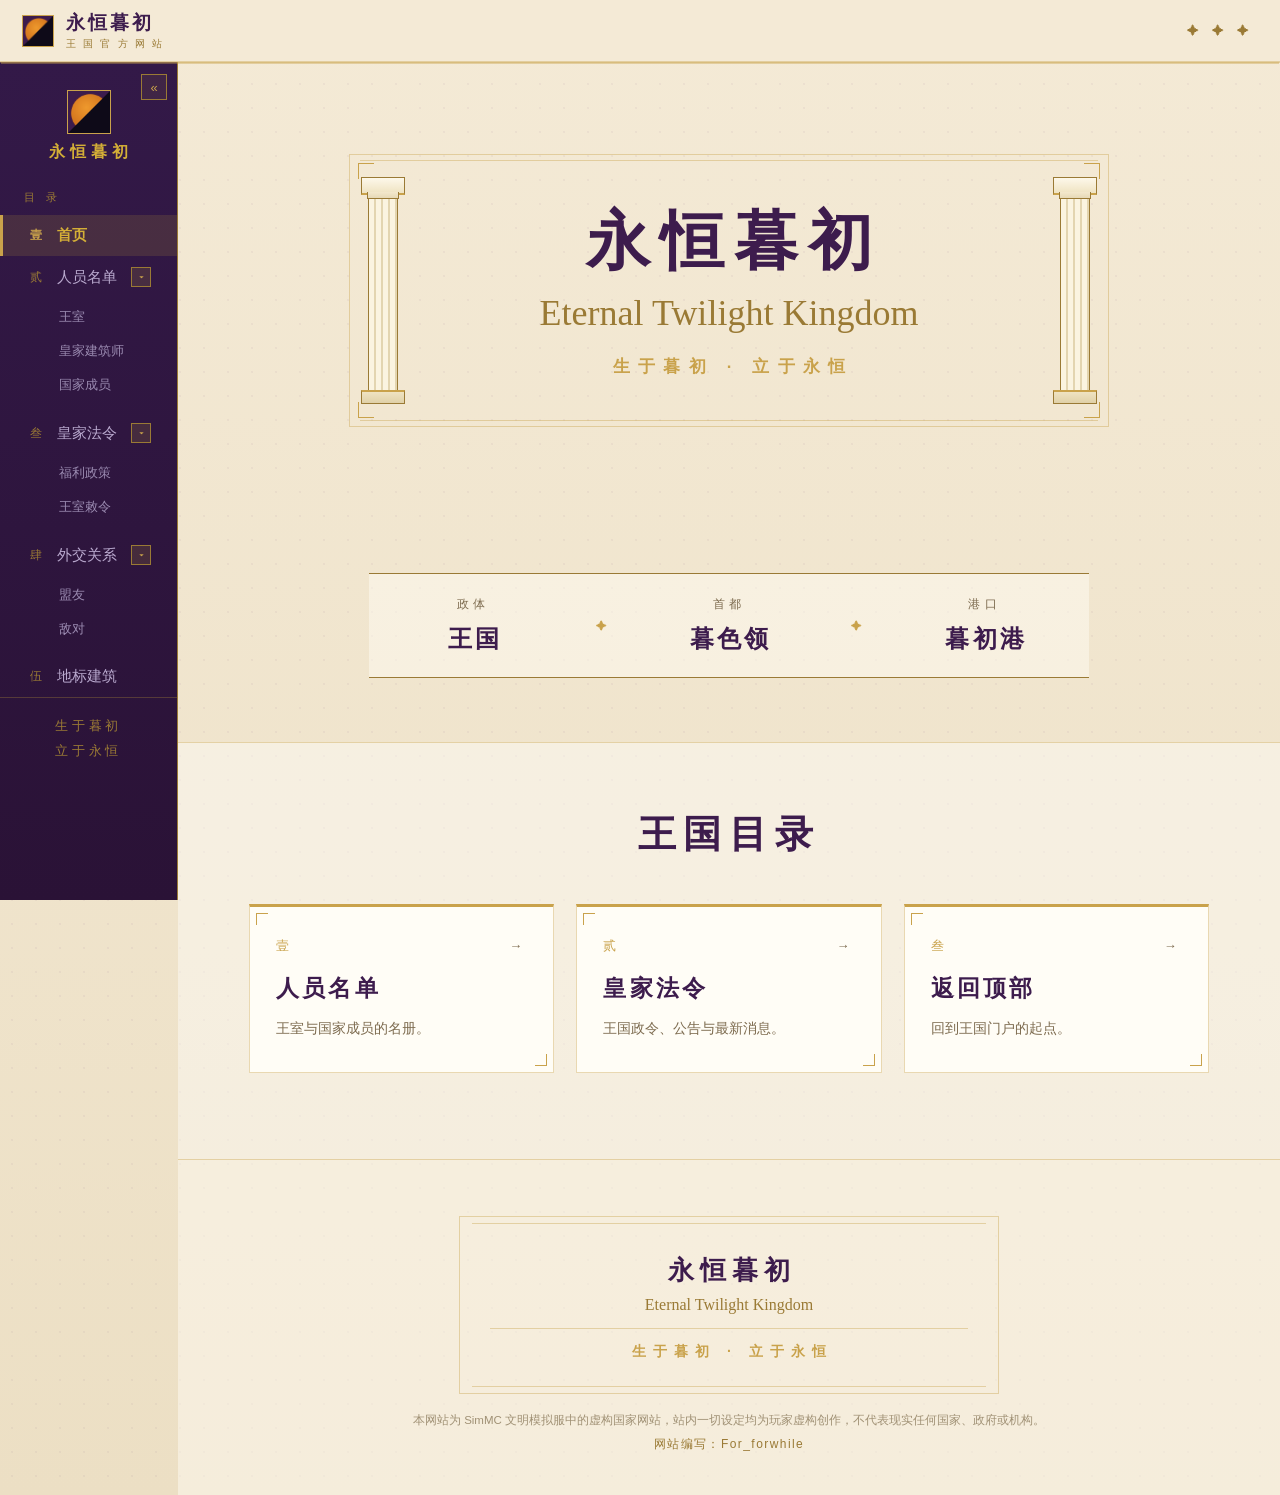
==== index.html @ c5be6550 "Add files via upload" ====
<!DOCTYPE html>
<html lang="zh-CN">
<head>
<meta charset="UTF-8">
<title>永恒暮初王国 · 官方网站</title>
<link rel="stylesheet" href="style.css">
<style>
  /* ===== 首页私有：Hero 门廊 ===== */
  .hero { position: relative; padding: 92px 24px 88px; text-align: center; }
  .hero-frame {
    max-width: 760px; margin: 0 auto;
    border: 1px solid var(--line);
    position: relative;
    padding: 52px 76px 48px;
  }
  .hero-frame::before, .hero-frame::after {
    content: ""; position: absolute; left: 10px; right: 10px; height: 1px;
    background: var(--line);
  }
  .hero-frame::before { top: 5px; }
  .hero-frame::after { bottom: 5px; }
  .hero .corner { position: absolute; width: 16px; height: 16px; border-color: var(--gold); border-style: solid; }
  .hero .c-tl { top: 8px; left: 8px; border-width: 1.5px 0 0 1.5px; }
  .hero .c-tr { top: 8px; right: 8px; border-width: 1.5px 1.5px 0 0; }
  .hero .c-bl { bottom: 8px; left: 8px; border-width: 0 0 1.5px 1.5px; }
  .hero .c-br { bottom: 8px; right: 8px; border-width: 0 1.5px 1.5px 0; }

  .column { position: absolute; top: 22px; bottom: 22px; width: 34px; display: flex; flex-direction: column; align-items: center; }
  .col-l { left: 16px; }
  .col-r { right: 16px; }
  .column .cap {
    width: 44px; height: 18px;
    background: linear-gradient(180deg, #fdf8ea, #efe3c2);
    border: 1px solid var(--gold-dim);
    border-bottom: 2px solid var(--gold);
    position: relative;
  }
  .column .cap::before {
    content: ""; position: absolute; left: 50%; bottom: -6px; transform: translateX(-50%);
    width: 30px; height: 6px;
    background: linear-gradient(180deg, #f3e8cc, #e6d9b6);
    border: 1px solid var(--gold-dim);
    border-top: none;
  }
  .column .shaft {
    flex: 1; width: 30px;
    background: repeating-linear-gradient(90deg, #fbf4e0 0 5px, #e3d5b0 5px 7px);
    border-left: 1px solid var(--gold-dim);
    border-right: 1px solid var(--gold-dim);
  }
  .column .base {
    width: 44px; height: 14px;
    background: linear-gradient(180deg, #efe3c2, #e0d1a8);
    border: 1px solid var(--gold-dim);
    border-top: 2px solid var(--gold);
  }

  .hero h1 {
    font-family: "SimSun", "宋体", serif;
    font-size: clamp(44px, 5.6vw, 64px);
    font-weight: 900; line-height: 1.08; letter-spacing: .16em; padding-left: .16em;
    color: var(--accent);
  }
  .gothic-name {
    font-family: "Old English Text MT", "Blackadder ITC", "UnifrakturMaguntia", serif;
    font-size: clamp(26px, 3vw, 36px);
    color: var(--gold-dim);
    margin: 16px 0 0;
  }
  .hero-motto {
    margin: 22px 0 0;
    font-size: 16.5px; font-weight: 800;
    color: var(--gold);
    letter-spacing: .5em; padding-left: .5em;
  }

  /* ===== 首页私有：概况横幅 ===== */
  .overview { padding: 58px 40px 64px; }
  .info-strip {
    max-width: 720px; margin: 0 auto;
    border-top: 1px solid var(--gold-dim);
    border-bottom: 1px solid var(--gold-dim);
    display: flex; align-items: stretch; justify-content: center;
    background: rgba(255,253,246,.45);
  }
  .info-strip .cell { flex: 1; text-align: center; padding: 22px 14px; }
  .info-strip .cell span {
    display: block; font-size: 12px; color: var(--dim);
    letter-spacing: .35em; margin-bottom: 10px;
  }
  .info-strip .cell strong {
    font-family: "SimSun", "宋体", serif;
    font-size: 24px; font-weight: 900; color: var(--accent);
    letter-spacing: .14em; padding-left: .14em;
  }
  .info-strip .sep { display: flex; align-items: center; color: var(--gold); font-size: 11px; padding: 0 18px; }

  /* ===== 首页私有：目录三卡 ===== */
  .index { padding: 66px 40px 86px; border-top: 1px solid var(--line); background: rgba(255,255,255,.4); }
  .index h2 {
    font-family: "SimSun", "宋体", serif;
    text-align: center; font-size: clamp(28px, 3.4vw, 38px); font-weight: 900;
    color: var(--accent); letter-spacing: .2em; margin-bottom: 44px;
  }
  .index-grid { max-width: 960px; margin: 0 auto; display: grid; grid-template-columns: repeat(3, 1fr); gap: 22px; }
  .index-card {
    display: block;
    background: var(--panel);
    border: 1px solid var(--line);
    border-top: 3px solid var(--gold);
    padding: 30px 26px;
    position: relative;
    transition: transform .2s, box-shadow .2s;
  }
  .index-card::before, .index-card::after {
    content: ""; position: absolute; width: 11px; height: 11px;
    border-color: var(--gold); border-style: solid;
  }
  .index-card::before { top: 6px; left: 6px; border-width: 1.5px 0 0 1.5px; }
  .index-card::after { bottom: 6px; right: 6px; border-width: 0 1.5px 1.5px 0; }
  .index-card:hover { transform: translateY(-6px); box-shadow: 0 16px 34px rgba(61,28,77,.14); }
  .index-card:focus-visible { outline: 2px solid var(--gold); outline-offset: 3px; }
  .index-card .no {
    font-family: "SimSun", "宋体", serif;
    font-size: 13px; color: var(--gold); letter-spacing: .4em;
    display: flex; justify-content: space-between; align-items: center;
  }
  .index-card .no .arr { transition: transform .2s; color: var(--dim); }
  .index-card:hover .no .arr { transform: translateX(4px); color: var(--gold); }
  .index-card h3 { margin: 18px 0 12px; font-family: "SimSun", "宋体", serif; font-size: 23px; font-weight: 900; color: var(--accent); letter-spacing: .14em; }
  .index-card p { font-size: 13.5px; line-height: 1.9; color: var(--dim); }

  @media (max-width: 860px) {
    .index-grid { grid-template-columns: 1fr; }
    .hero { padding: 60px 16px 60px; }
    .hero-frame { padding: 44px 22px 40px; }
    .column { display: none; }
    .info-strip { flex-direction: column; }
    .info-strip .sep { padding: 4px 0; justify-content: center; }
  }
</style>
</head>
<body>

  
  <nav class="nav">
    <a class="brand" href="index.html">
      <span class="mark"></span>
      <span>
        <strong>永恒暮初</strong>
        <small>王 国 官 方 网 站</small>
      </span>
    </a>
    <span class="corner-mark">✦ ✦ ✦</span>
  </nav>

  <div class="layout">
    
    <aside class="side-dir">
      <button class="dir-toggle" id="dirToggle" type="button" aria-label="收起目录" title="收起目录">«</button>
      <div class="dir-inner">
        <div class="dir-logo"></div>
        <div class="dir-brand">永恒暮初</div>
        <div class="dir-title">目 录</div>
        <a class="dir-item active" href="index.html"><span class="d-no">壹</span>首页</a>
        <a class="dir-item" href="roster.html"><span class="d-no">贰</span>人员名单<span class="dir-caret" title="展开子分类">▾</span></a>
        <div class="dir-sub">
          <a href="roster.html#royal">王室</a>
          <a href="roster.html#architect">皇家建筑师</a>
          <a href="roster.html#citizens">国家成员</a>
        </div>
        <a class="dir-item" href="decrees.html"><span class="d-no">叁</span>皇家法令<span class="dir-caret" title="展开子分类">▾</span></a>
        <div class="dir-sub">
          <a href="decrees.html#welfare">福利政策</a>
          <a href="decrees.html#decrees">王室敕令</a>
        </div>
        <a class="dir-item" href="diplomacy.html"><span class="d-no">肆</span>外交关系<span class="dir-caret" title="展开子分类">▾</span></a>
        <div class="dir-sub">
          <a href="diplomacy.html#allies">盟友</a>
          <a href="diplomacy.html#enemies">敌对</a>
        </div>
        <a class="dir-item" href="landmarks.html"><span class="d-no">伍</span>地标建筑</a>
        <div class="dir-foot">生于暮初<br>立于永恒</div>
      </div>
    </aside>

    
    <div class="main-col">
      <main id="top">
        
        <section class="hero">
          <div class="hero-frame">
            <span class="corner c-tl"></span><span class="corner c-tr"></span>
            <span class="corner c-bl"></span><span class="corner c-br"></span>
            <div class="column col-l"><span class="cap"></span><span class="shaft"></span><span class="base"></span></div>
            <div class="column col-r"><span class="cap"></span><span class="shaft"></span><span class="base"></span></div>
            <h1>永恒暮初</h1>
            <p class="gothic-name">Eternal Twilight Kingdom</p>
            <p class="hero-motto">生于暮初 · 立于永恒</p>
          </div>
        </section>

        
        <section class="overview" id="overview">
          <div class="info-strip">
            <div class="cell"><span>政体</span><strong>王国</strong></div>
            <span class="sep">✦</span>
            <div class="cell"><span>首都</span><strong>暮色领</strong></div>
            <span class="sep">✦</span>
            <div class="cell"><span>港口</span><strong>暮初港</strong></div>
          </div>
        </section>

        
        <section class="index" id="index">
          <h2>王国目录</h2>
          <div class="index-grid">
            <a class="index-card" href="roster.html">
              <span class="no">壹 <span class="arr">→</span></span>
              <h3>人员名单</h3>
              <p>王室与国家成员的名册。</p>
            </a>
            <a class="index-card" href="decrees.html">
              <span class="no">贰 <span class="arr">→</span></span>
              <h3>皇家法令</h3>
              <p>王国政令、公告与最新消息。</p>
            </a>
            <a class="index-card" href="#top">
              <span class="no">叁 <span class="arr">→</span></span>
              <h3>返回顶部</h3>
              <p>回到王国门户的起点。</p>
            </a>
          </div>
        </section>
      </main>

      
      <footer>
        <div class="f-frame">
          <p class="f-brand">永恒暮初</p>
          <p class="f-gothic">Eternal Twilight Kingdom</p>
          <p class="f-motto">生于暮初 · 立于永恒</p>
        </div>
        <p class="f-disclaimer">
          本网站为 SimMC 文明模拟服中的虚构国家网站，站内一切设定均为玩家虚构创作，不代表现实任何国家、政府或机构。
        </p>
        <p class="f-credit">网站编写：For_forwhile</p>
      </footer>
    </div>
  </div>

  <script src="script.js"></script>
</body>
</html>
---- style.css ----
/* ============================================================
   永恒暮初王国 · 全站公共样式 style.css
   改这里 = 改全站（首页 / 人员名单 / 皇家法令）
   古典：暮紫 × 永恒金 × 羊皮纸
   ============================================================ */
:root {
  --bg:     #f4ead6;
  --bg-2:   #ecdfc4;
  --panel:  #fffdf6;
  --ink:    #3a2f23;
  --dim:    #7d6b4f;
  --accent: #3d1c4d;
  --gold:   #c9a24b;
  --gold-hi:#d4af37;
  --gold-dim:#9a7a35;
  --line:   rgba(201,162,75,.4);
  --footer-bg: #2a1236;
  --footer-text: #e8e0f0;
  --nav-h: 62px;
  --dir-w: 178px;
  --dir-w-min: 44px;
}

* { margin: 0; padding: 0; box-sizing: border-box; }
html { scroll-behavior: smooth; }
body {
  background:
    radial-gradient(rgba(91,44,111,.05) 1px, transparent 1px),
    linear-gradient(180deg, var(--bg), var(--bg-2));
  background-size: 24px 24px, auto;
  color: var(--ink);
  font-family: "Microsoft YaHei", "微软雅黑", sans-serif;
}
a { text-decoration: none; color: inherit; }

/* ===== 顶栏：通栏，logo 左上角 ===== */
.nav {
  position: sticky; top: 0; z-index: 70;
  height: var(--nav-h);
  display: flex; align-items: center; justify-content: space-between;
  padding: 0 26px 0 22px;
  background: rgba(244,234,214,.94);
  backdrop-filter: blur(6px);
  border-bottom: 1px solid var(--line);
  box-shadow: 0 3px 0 -1px var(--line), 0 1px 0 0 var(--line);
}
.brand { display: flex; align-items: center; gap: 12px; }
.brand .mark {
  width: 32px; height: 32px;
  background: linear-gradient(135deg, var(--gold-hi), var(--gold));
  display: grid; place-items: center;
  color: #fff; font-size: 16px; font-weight: 700; font-family: "SimSun", "宋体", serif;
}
.brand strong { font-size: 19px; font-weight: 800; color: var(--accent); letter-spacing: .16em; }
.brand small { display: block; font-size: 10px; color: var(--gold-dim); letter-spacing: .22em; margin-top: 1px; }
.nav .corner-mark { color: var(--gold-dim); font-size: 12px; letter-spacing: .4em; }

/* ===== 布局：侧栏 + 主栏 ===== */
.layout { display: flex; align-items: flex-start; min-height: calc(100vh - var(--nav-h)); }

/* ===== 左侧目录栏（可折叠） ===== */
.side-dir {
  position: sticky; top: var(--nav-h);
  width: var(--dir-w);
  height: calc(100vh - var(--nav-h));
  flex-shrink: 0;
  overflow: hidden;
  background: linear-gradient(180deg, #331948, var(--footer-bg));
  border-right: 1px solid var(--gold-dim);
  display: flex; flex-direction: column;
  padding: 26px 0 22px;
  transition: width .38s cubic-bezier(.4, 0, .2, 1);
}
.dir-toggle {
  position: absolute; top: 12px; right: 10px; z-index: 5;
  width: 26px; height: 26px;
  border: 1px solid var(--gold-dim);
  background: rgba(212,175,55,.08);
  color: var(--gold); font-size: 13px; line-height: 1;
  cursor: pointer;
  display: grid; place-items: center;
  transition: background .18s, color .18s;
}
.dir-toggle:hover { background: rgba(212,175,55,.22); color: var(--gold-hi); }
.dir-toggle:focus-visible { outline: 1px solid var(--gold); outline-offset: 1px; }
/* 国徽 logo：直接调用 PNG 图片（永暮logo.png，256x256） */
.brand .mark {
  width: 32px; height: 32px;
  border: 1px solid var(--gold);
  position: relative;
  display: block;
  background: url("永暮logo.png") no-repeat center / cover;
}
.dir-logo {
  width: 44px; height: 44px; margin: 2px auto 8px;
  border: 1px solid var(--gold);
  position: relative;
  display: block;
  background: url("永暮logo.png") no-repeat center / cover;
}
.dir-brand {
  text-align: center; margin-bottom: 28px;
  color: var(--gold-hi); font-size: 16px; font-weight: 800;
  letter-spacing: .3em; padding-left: .3em;
}
.dir-title {
  padding: 0 24px; margin-bottom: 10px;
  font-size: 10.5px; letter-spacing: .4em; color: var(--gold-dim);
}
.dir-item {
  display: flex; align-items: center; gap: 12px;
  padding: 11px 24px;
  font-size: 14.5px; color: #b9a9ce;
  border-left: 3px solid transparent;
  transition: background .18s, color .18s;
  white-space: nowrap;
}
.dir-item .d-no {
  font-family: "SimSun", "宋体", serif;
  font-size: 12px; color: var(--gold-dim); width: 18px; text-align: center;
}
.dir-item:hover { background: rgba(212,175,55,.08); color: #efe6ff; }
.dir-item.active {
  background: rgba(212,175,55,.14);
  border-left-color: var(--gold);
  color: var(--gold-hi); font-weight: 700;
}
.dir-item.active .d-no { color: var(--gold); }
.dir-item:focus-visible { outline: 1px solid var(--gold); outline-offset: -1px; }
/* 目录子分类（人员名单下的折叠子项） */
.dir-caret {
  margin-left: auto; margin-right: 2px;
  width: 20px; height: 20px;
  display: grid; place-items: center;
  border: 1px solid var(--gold-dim);
  background: rgba(212,175,55,.14);
  color: var(--gold);
  font-size: 10px; line-height: 1;
  cursor: pointer;
  align-self: center;
  transition: transform .3s ease, background .18s, color .18s, border-color .18s;
}
.dir-caret:hover {
  background: rgba(212,175,55,.32);
  color: var(--gold-hi);
  border-color: var(--gold);
}
.dir-item.closed .dir-caret { transform: rotate(180deg); }
.dir-sub {
  padding: 2px 0 10px;
  max-height: 150px;
  opacity: 1;
  overflow: hidden;
  transition: max-height .35s ease, opacity .28s ease, padding .35s ease;
}
.dir-sub a {
  display: block;
  padding: 8px 24px 8px 56px;
  font-size: 13px; color: #9a8ab0;
  border-left: 3px solid transparent;
  transition: background .18s, color .18s;
  white-space: nowrap;
}
.dir-sub a:hover { background: rgba(212,175,55,.07); color: var(--gold-hi); }
.dir-item.closed + .dir-sub {
  max-height: 0;
  opacity: 0;
  padding-top: 0;
  padding-bottom: 0;
}
.dir-foot {
  margin-top: auto;
  text-align: center;
  padding: 16px 12px 0;
  border-top: 1px solid rgba(212,175,55,.25);
  font-size: 12.5px; color: var(--gold-dim);
  letter-spacing: .3em; line-height: 2;
}
.side-dir .dir-inner { opacity: 1; transition: opacity .22s ease; }
body.side-collapsed .side-dir { width: var(--dir-w-min); }
body.side-collapsed .side-dir .dir-inner { opacity: 0; pointer-events: none; }
.main-col { flex: 1; min-width: 0; }

/* ===== 页脚：卷轴落款 ===== */
footer {
  padding: 56px 24px 42px;
  text-align: center;
  border-top: 1px solid var(--line);
  background: rgba(255,253,246,.45);
}
.f-frame {
  max-width: 540px; margin: 0 auto;
  border: 1px solid var(--line);
  position: relative;
  padding: 36px 30px 32px;
}
.f-frame::before, .f-frame::after {
  content: ""; position: absolute; left: 12px; right: 12px; height: 1px;
  background: var(--line);
}
.f-frame::before { top: 6px; }
.f-frame::after { bottom: 6px; }
.f-frame .f-brand {
  font-family: "SimSun", "宋体", serif;
  font-size: 26px; font-weight: 900; color: var(--accent);
  letter-spacing: .22em; padding-left: .22em;
}
.f-frame .f-gothic {
  font-family: "Old English Text MT", "Blackadder ITC", serif;
  font-size: 16px; color: var(--gold-dim);
  margin-top: 8px;
}
.f-frame .f-motto {
  margin-top: 14px; padding-top: 14px;
  border-top: 1px solid var(--line);
  font-size: 14px; font-weight: 800; color: var(--gold);
  letter-spacing: .5em; padding-left: .5em;
}
.f-line {
  margin-top: 24px;
  display: flex; justify-content: center; align-items: center;
  gap: 14px; flex-wrap: wrap;
  font-size: 13px; color: var(--dim);
}
.f-line .dot { color: var(--gold); font-size: 9px; }
.f-line a { color: var(--accent); font-weight: 700; transition: color .18s; }
.f-line a:hover { color: var(--gold); }
.f-disclaimer {
  margin-top: 16px;
  font-size: 11.5px; color: #a09175; line-height: 1.8;
}
.f-credit {
  margin-top: 6px;
  font-size: 12px; color: var(--gold-dim);
  letter-spacing: .12em;
}

/* ===== 内页标题区（人员名单 / 皇家法令 共用） ===== */
.page-head {
  max-width: 640px; margin: 0 auto;
  border: 1px solid var(--line);
  position: relative;
  padding: 40px 34px 36px;
  text-align: center;
}
.page-head::before, .page-head::after {
  content: ""; position: absolute; left: 10px; right: 10px; height: 1px;
  background: var(--line);
}
.page-head::before { top: 5px; }
.page-head::after { bottom: 5px; }
.page-head h1 {
  font-family: "SimSun", "宋体", serif;
  font-size: clamp(32px, 4vw, 42px);
  font-weight: 900; color: var(--accent);
  letter-spacing: .2em; padding-left: .2em;
}
.page-head .gothic {
  font-family: "Old English Text MT", "Blackadder ITC", serif;
  font-size: 18px; color: var(--gold-dim);
  margin-top: 10px;
}
.page-head .desc {
  margin-top: 14px; padding-top: 14px;
  border-top: 1px solid var(--line);
  font-size: 14px; color: var(--dim);
  line-height: 1.9;
}
.page-main { padding: 64px 48px 80px; }

/* ===== 折叠分类列表（人员名单 / 外交关系 等共用） ===== */
.roll-group { max-width: 860px; margin: 0 auto 38px; scroll-margin-top: 84px; }
.roll-toggle {
  display: flex; align-items: center; gap: 8px;
  font-family: "SimSun", "宋体", serif;
  font-size: 22px; font-weight: 900; color: var(--accent);
  letter-spacing: .22em; padding-left: .22em;
  margin-bottom: 16px;
  cursor: pointer;
  user-select: none;
}
.roll-toggle .roll-arrow {
  display: inline-block;
  font-size: 12px; color: var(--gold);
  line-height: 1;
  transition: transform .25s ease;
  margin-left: -.22em;
}
.roll-toggle .tag {
  font-size: 12px; color: var(--gold-dim);
  letter-spacing: .3em; font-family: "Microsoft YaHei", sans-serif;
  margin-left: 8px;
}
.roll-toggle:hover .roll-arrow { color: var(--gold-hi); }
.roll-group.closed .roll-toggle .roll-arrow { transform: rotate(180deg); }
.roll-group.closed .roll-body { display: none; }
.roll-grid { display: grid; grid-template-columns: 1fr; gap: 16px; }
.roll-card {
  background: var(--panel);
  border: 1px solid var(--line);
  border-top: 3px solid var(--gold);
  padding: 22px 24px;
  position: relative;
  transition: transform .2s, box-shadow .2s;
}
.roll-card::before, .roll-card::after {
  content: ""; position: absolute; width: 10px; height: 10px;
  border-color: var(--gold); border-style: solid;
}
.roll-card::before { top: 6px; left: 6px; border-width: 1.5px 0 0 1.5px; }
.roll-card::after { bottom: 6px; right: 6px; border-width: 0 1.5px 1.5px 0; }
.roll-card:hover { transform: translateY(-4px); box-shadow: 0 12px 26px rgba(61,28,77,.12); }
.roll-card .role {
  font-size: 12px; color: var(--gold); letter-spacing: .3em; margin-bottom: 8px;
}
.roll-card .name {
  font-family: "SimSun", "宋体", serif;
  font-size: 21px; font-weight: 900; color: var(--accent); letter-spacing: .1em;
}
.roll-card .id {
  font-family: "Cascadia Mono", Consolas, monospace;
  font-size: 13px; color: var(--gold-dim); margin-top: 6px;
}
.roll-card .note {
  margin-top: 10px; padding-top: 10px;
  border-top: 1px dashed var(--line);
  font-size: 12.5px; color: var(--dim); line-height: 1.7;
}
.roll-empty {
  background: rgba(255,253,246,.5);
  border: 1px dashed var(--line);
  padding: 40px 24px;
  text-align: center;
}
.roll-empty .star { color: var(--gold); font-size: 12px; letter-spacing: .4em; }
.roll-empty p { margin-top: 12px; font-size: 14px; color: var(--dim); line-height: 1.9; }
.roll-empty p strong { color: var(--accent); }

/* ===== 响应式 ===== */
/* 切页恢复折叠状态时禁用过渡，避免加载瞬间的"跳动" */
body.no-anim .side-dir,
body.no-anim .dir-sub,
body.no-anim .dir-caret {
  transition: none !important;
}
@media (max-width: 900px) {
  .side-dir {
    position: static; top: auto;
    width: 100%; height: auto;
    flex-direction: row; align-items: center;
    padding: 10px 14px; border-right: none; border-bottom: 1px solid var(--gold-dim);
    gap: 4px;
  }
  .dir-toggle, .dir-logo, .dir-brand, .dir-title, .dir-foot { display: none; }
  .dir-caret, .dir-sub { display: none; }
  .dir-item { padding: 8px 14px; border-left: none; border-bottom: 2px solid transparent; }
  .dir-item.active { border-left: none; border-bottom-color: var(--gold); }
  body.side-collapsed .side-dir { width: 100%; }
  body.side-collapsed .side-dir .dir-inner { opacity: 1; pointer-events: auto; }
  .layout { flex-direction: column; }
}
@media (max-width: 860px) {
  footer { padding: 40px 18px 32px; }
}
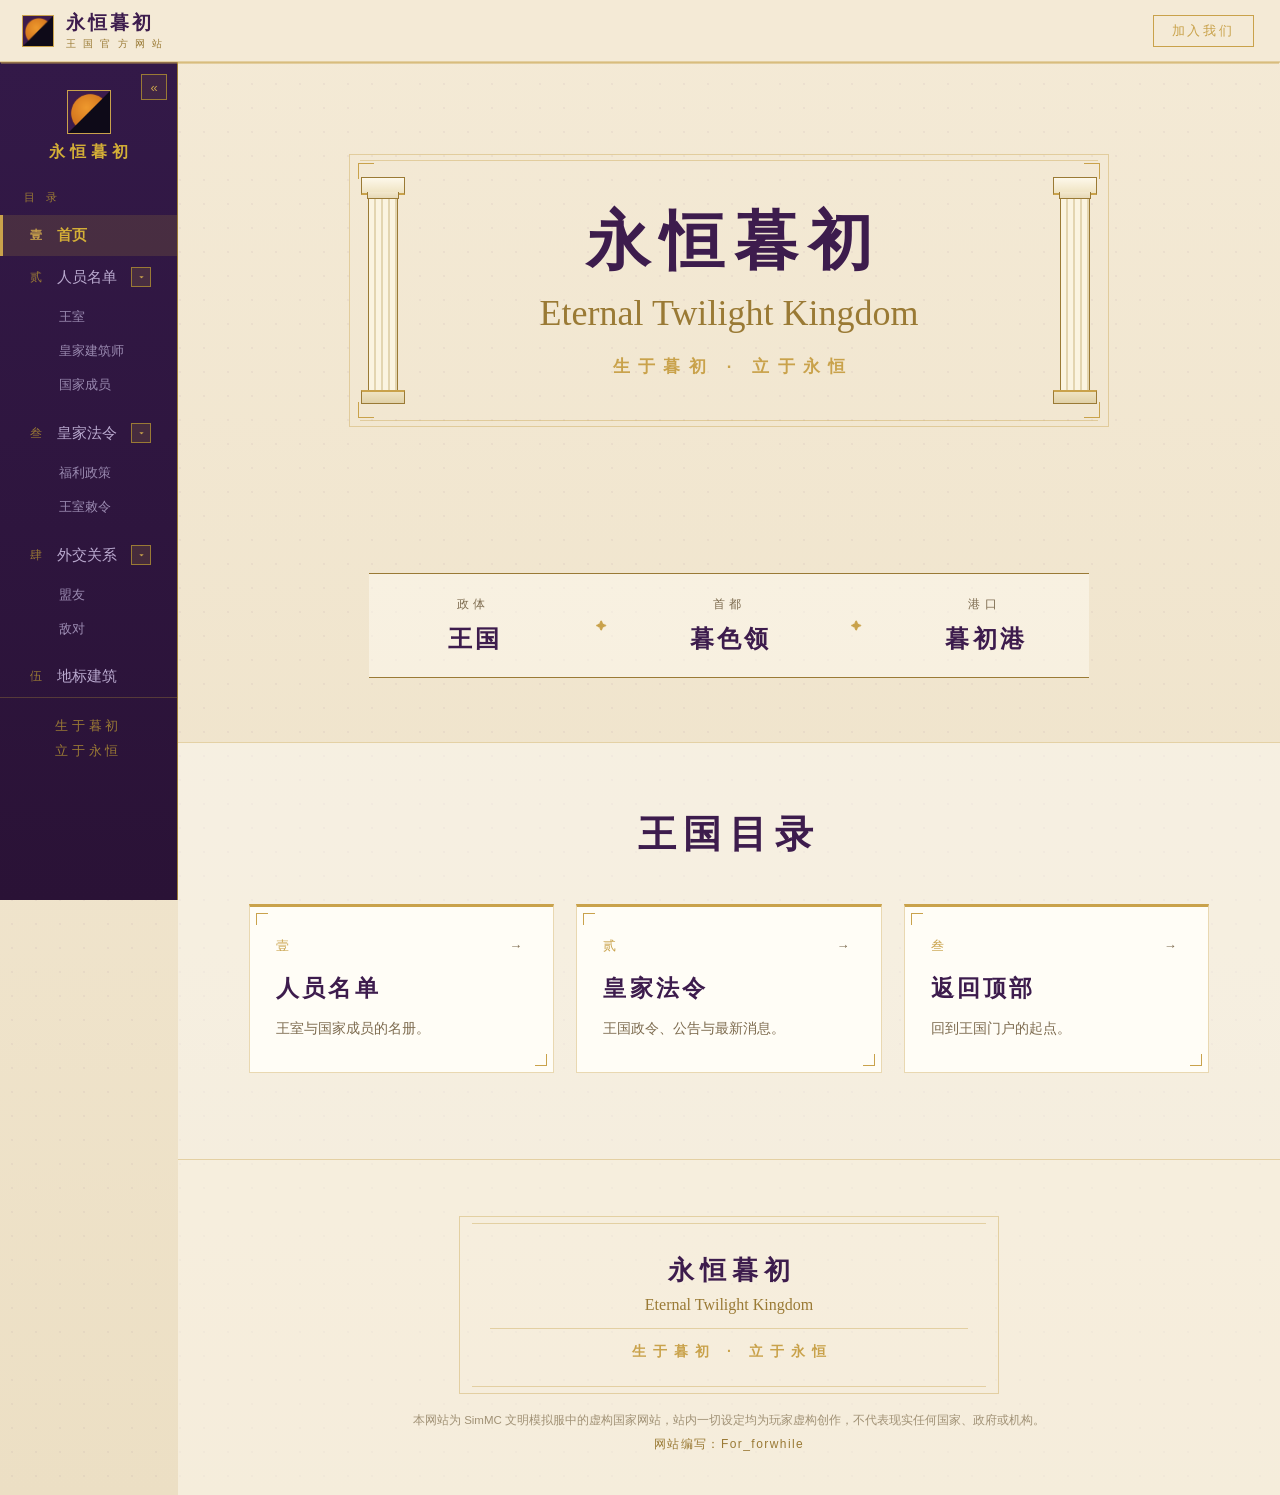
==== commit d60f1593: "Add files via upload" ====
--- a/index.html
+++ b/index.html
@@ -151,7 +151,7 @@
         <small>王 国 官 方 网 站</small>
       </span>
     </a>
-    <span class="corner-mark">✦ ✦ ✦</span>
+    <a class="join-btn" href="roster.html#citizens">加入我们</a>
   </nav>
 
   <div class="layout">
--- a/style.css
+++ b/style.css
@@ -53,7 +53,18 @@
 }
 .brand strong { font-size: 19px; font-weight: 800; color: var(--accent); letter-spacing: .16em; }
 .brand small { display: block; font-size: 10px; color: var(--gold-dim); letter-spacing: .22em; margin-top: 1px; }
-.nav .corner-mark { color: var(--gold-dim); font-size: 12px; letter-spacing: .4em; }
+.nav .join-btn {
+  display: inline-block;
+  border: 1px solid var(--gold);
+  color: var(--gold);
+  font-size: 13px;
+  font-weight: 400;
+  letter-spacing: .22em;
+  padding: 6px 18px;
+  transition: background .18s, color .18s, border-color .18s;
+}
+.nav .join-btn:hover { background: var(--gold); color: #241505; }
+.nav .join-btn:focus-visible { outline: 2px solid var(--gold); outline-offset: 3px; }
 
 /* ===== 布局：侧栏 + 主栏 ===== */
 .layout { display: flex; align-items: flex-start; min-height: calc(100vh - var(--nav-h)); }
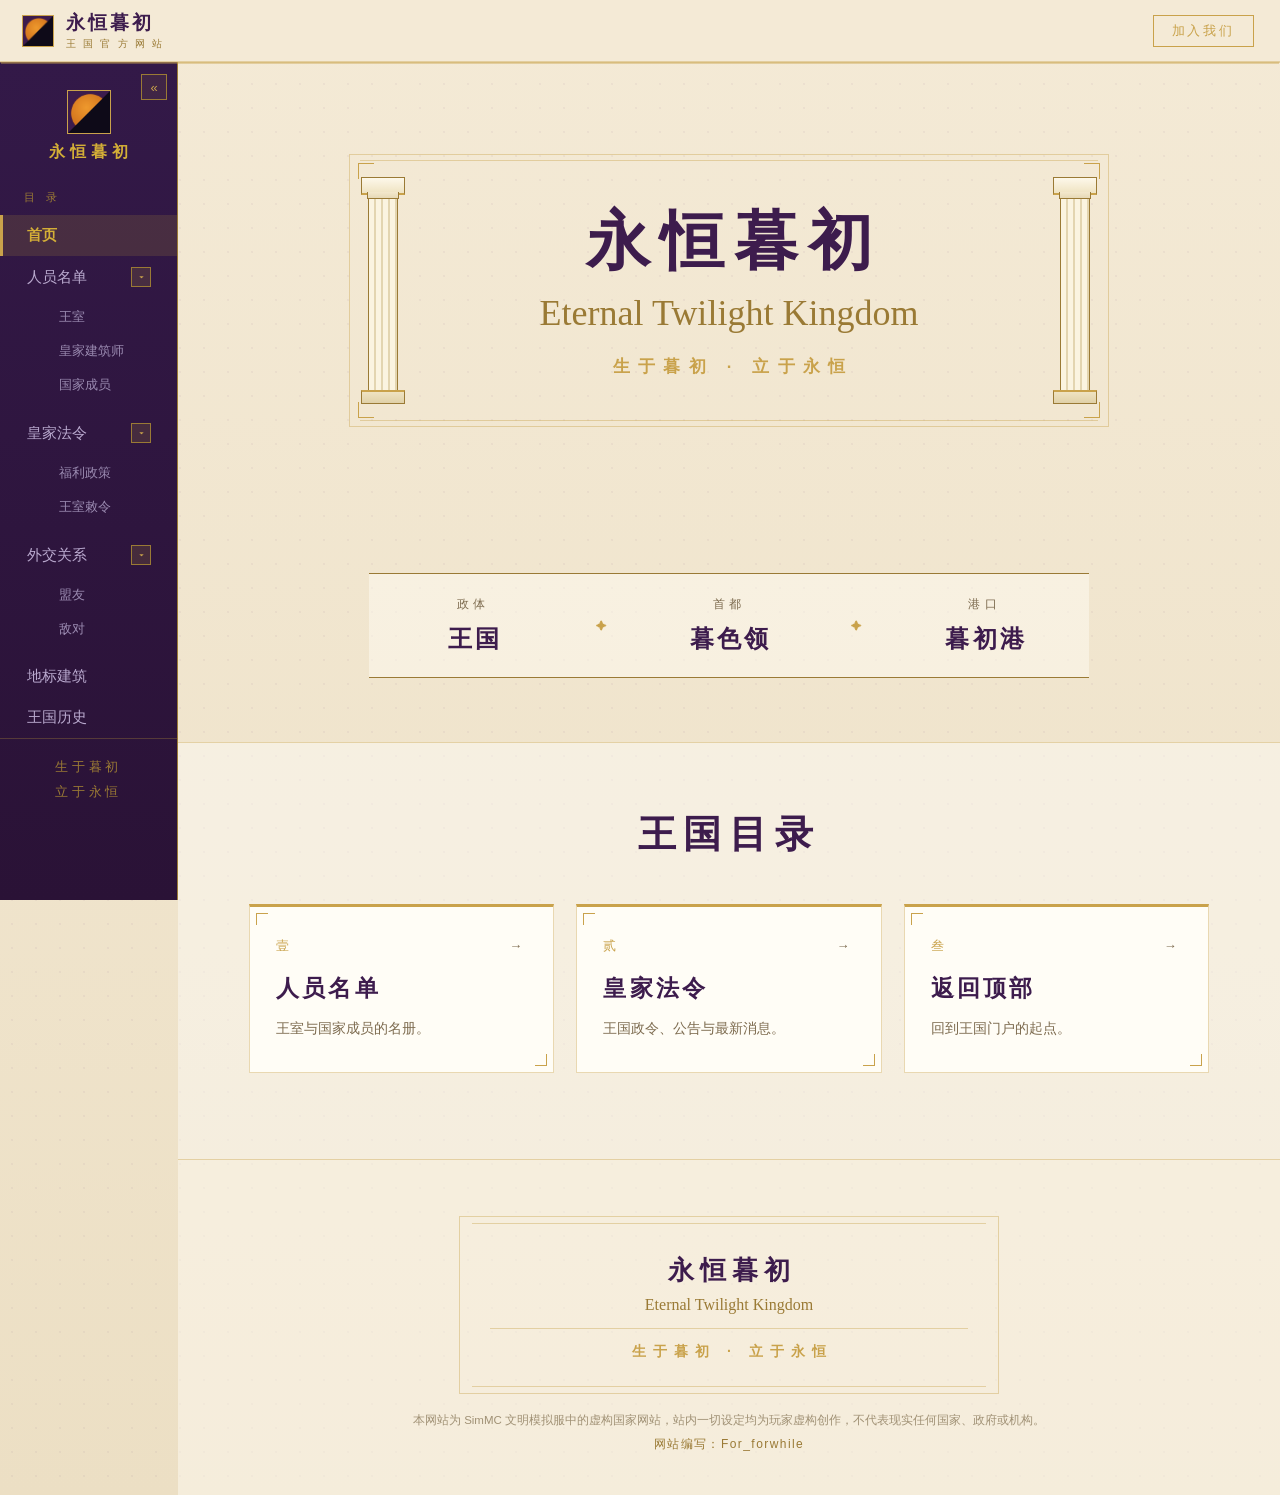
==== commit 726b7cb1: "Add files via upload" ====
--- a/index.html
+++ b/index.html
@@ -162,24 +162,25 @@
         <div class="dir-logo"></div>
         <div class="dir-brand">永恒暮初</div>
         <div class="dir-title">目 录</div>
-        <a class="dir-item active" href="index.html"><span class="d-no">壹</span>首页</a>
-        <a class="dir-item" href="roster.html"><span class="d-no">贰</span>人员名单<span class="dir-caret" title="展开子分类">▾</span></a>
+        <a class="dir-item active" href="index.html">首页</a>
+        <a class="dir-item" href="roster.html">人员名单<span class="dir-caret" title="展开子分类">▾</span></a>
         <div class="dir-sub">
           <a href="roster.html#royal">王室</a>
           <a href="roster.html#architect">皇家建筑师</a>
           <a href="roster.html#citizens">国家成员</a>
         </div>
-        <a class="dir-item" href="decrees.html"><span class="d-no">叁</span>皇家法令<span class="dir-caret" title="展开子分类">▾</span></a>
+        <a class="dir-item" href="decrees.html">皇家法令<span class="dir-caret" title="展开子分类">▾</span></a>
         <div class="dir-sub">
           <a href="decrees.html#welfare">福利政策</a>
           <a href="decrees.html#decrees">王室敕令</a>
         </div>
-        <a class="dir-item" href="diplomacy.html"><span class="d-no">肆</span>外交关系<span class="dir-caret" title="展开子分类">▾</span></a>
+        <a class="dir-item" href="diplomacy.html">外交关系<span class="dir-caret" title="展开子分类">▾</span></a>
         <div class="dir-sub">
           <a href="diplomacy.html#allies">盟友</a>
           <a href="diplomacy.html#enemies">敌对</a>
         </div>
-        <a class="dir-item" href="landmarks.html"><span class="d-no">伍</span>地标建筑</a>
+        <a class="dir-item" href="landmarks.html">地标建筑</a>
+        <a class="dir-item" href="history.html">王国历史</a>
         <div class="dir-foot">生于暮初<br>立于永恒</div>
       </div>
     </aside>
